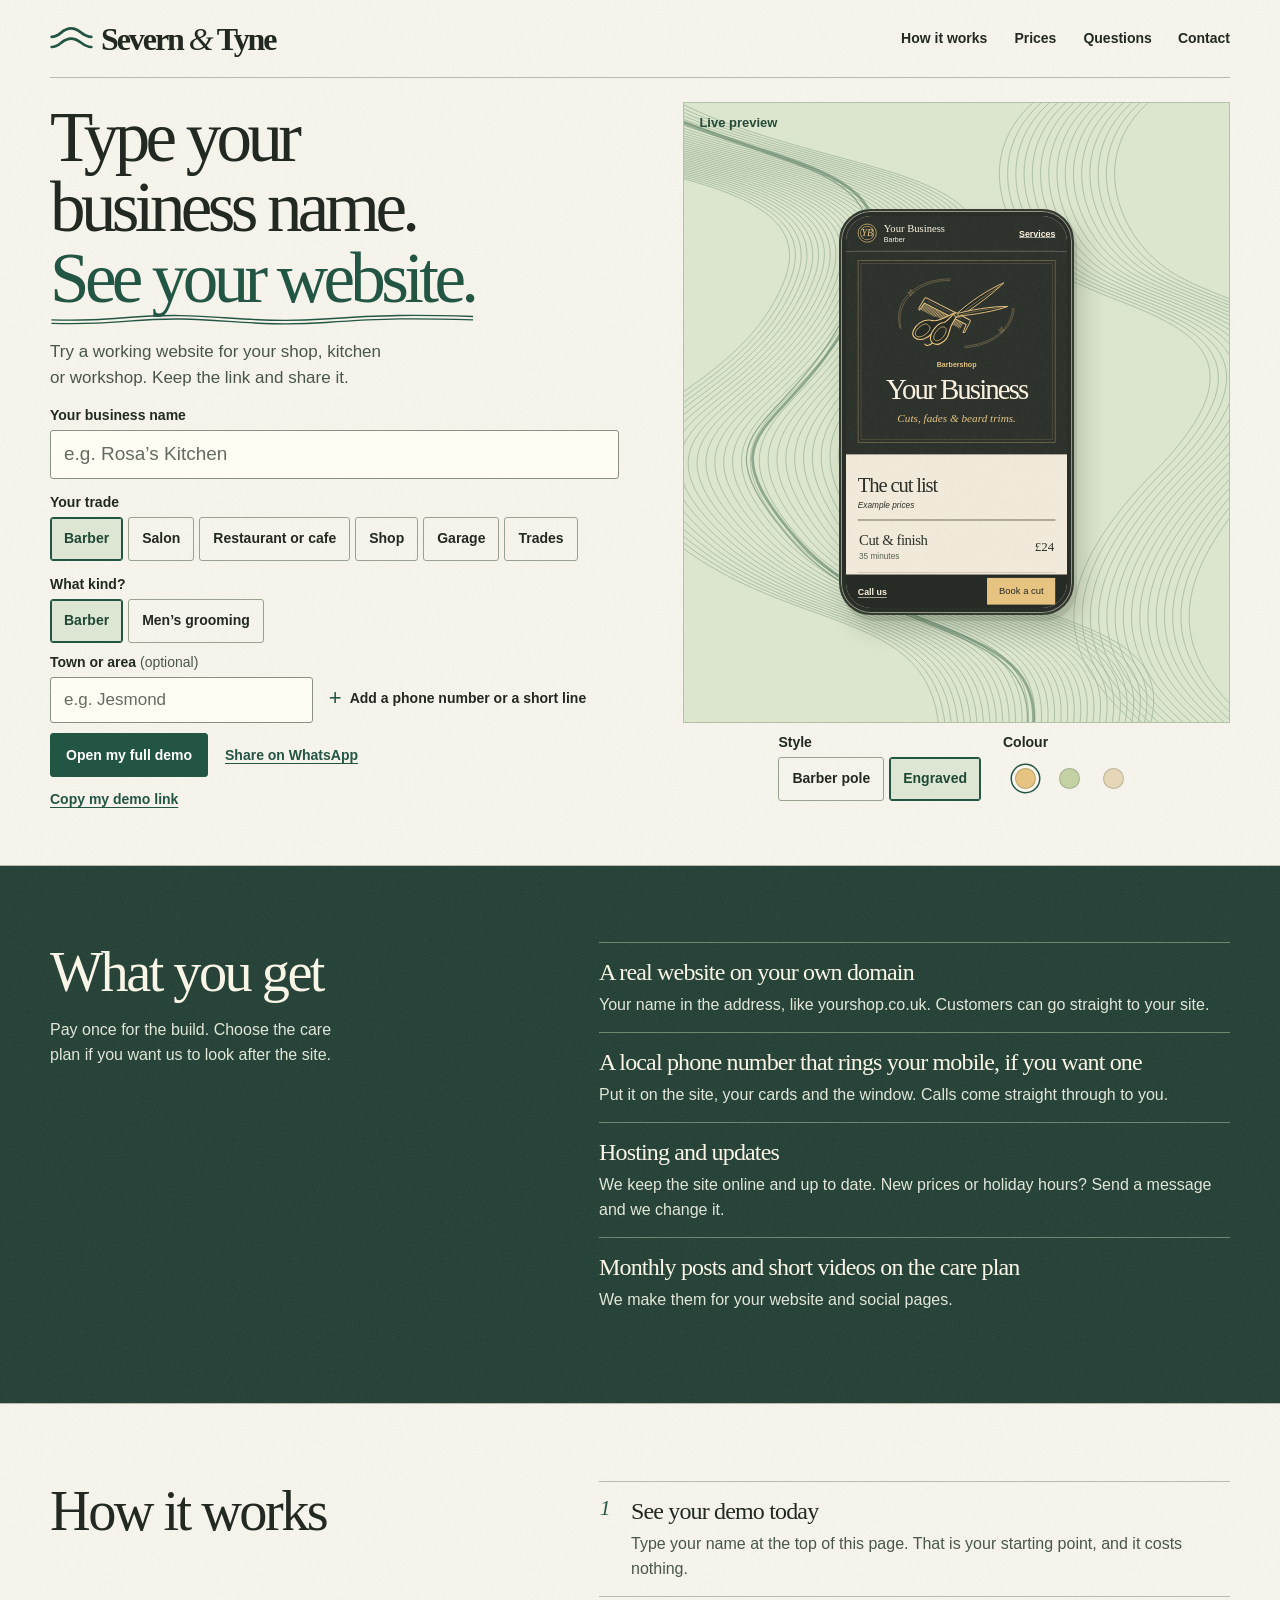
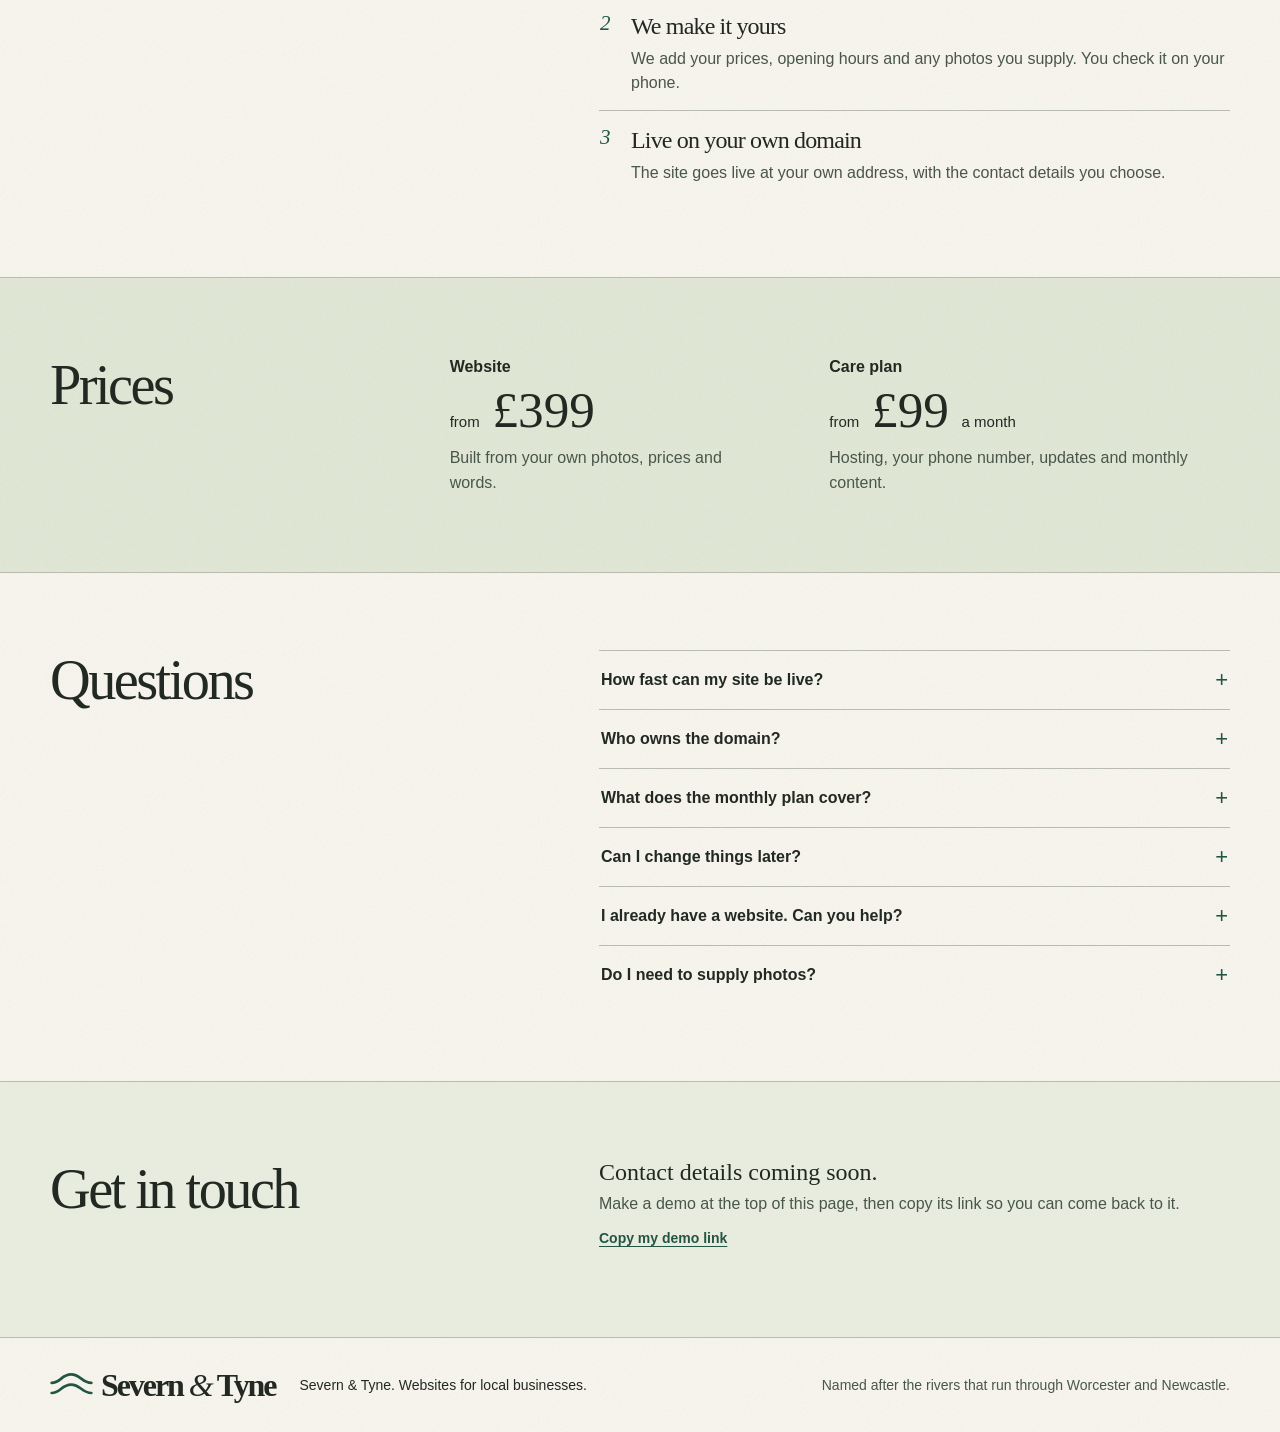
==== index.html @ a933b796 "Severn & Tyne studio site with instant personalised demos (preview, noindex) Co-Authored-By: Claude " ====
<!doctype html>
<html lang="en-GB">
<head>
  <meta charset="utf-8">
  <meta name="robots" content="noindex, nofollow">
  <meta name="viewport" content="width=device-width, initial-scale=1, viewport-fit=cover">
  <title>Severn &amp; Tyne | Websites for local businesses</title>
  <meta name="description" content="Type your business name and see your website. Severn &amp; Tyne makes websites for barbers, restaurants, cafes, garages and trades, with hosting, a local phone number and monthly posts.">
  <meta name="theme-color" content="#f8f6ed">
  <meta name="color-scheme" content="light">
  <meta property="og:type" content="website">
  <meta property="og:site_name" content="Severn &amp; Tyne">
  <meta property="og:title" content="Type your business name. See your website.">
  <meta property="og:description" content="Websites for local businesses. Make a demo of yours in seconds and share the link.">
  <meta property="og:image" content="og.png">
  <meta property="og:image:width" content="1200">
  <meta property="og:image:height" content="630">
  <meta property="og:image:alt" content="Severn &amp; Tyne. Type your business name. See your website.">
  <meta name="twitter:card" content="summary_large_image">
  <link rel="icon" href="favicon.svg" type="image/svg+xml">
  <link rel="stylesheet" href="assets/studio.css">
  <script>document.documentElement.classList.add("js");</script>
  <script type="module" src="assets/studio.js"></script>
</head>
<body>
  <a class="skip" href="#maker">Skip to the demo maker</a>

  <header class="site-head">
    <div class="wrap site-head-in">
      <a class="brand" href="./" aria-label="Severn &amp; Tyne, home">
        <svg class="brand-mark" viewBox="0 0 51 33" width="43" height="32" aria-hidden="true" fill="none" stroke="currentColor" stroke-width="3.2" stroke-linecap="round"><path d="M2 14C12 14 14 4 25 4s13 10 24 10M2 26c10 0 12-10 23-10s13 10 24 10"/></svg>
        <span class="brand-name">Severn <span class="brand-amp">&amp;</span> Tyne</span>
      </a>
      <nav class="site-nav" aria-label="Main">
        <a href="#how">How it works</a>
        <a href="#prices" data-prices-link>Prices</a>
        <a href="#questions">Questions</a>
        <a class="site-nav-contact" href="#contact">Contact</a>
      </nav>
    </div>
  </header>

  <main id="main">
    <section class="hero" aria-labelledby="hero-title">
      <form class="maker wrap" id="maker" action="p/" method="get" novalidate>
        <div class="maker-copy">
          <h1 id="hero-title"><span>Type your business name.</span> <span>See your website.<svg class="river-underline" viewBox="0 0 300 14" preserveAspectRatio="none" fill="none" stroke="currentColor" stroke-width="1.6" aria-hidden="true"><path pathLength="1" d="M1 8C44 10 57 2 92 3S151 12 194 7 257 2 299 4"/><path pathLength="1" d="M1 12C47 14 59 6 93 7S151 16 195 11 256 6 299 8"/></svg></span></h1>
          <p class="hero-sub">Try a working website for your shop, kitchen or workshop. Keep the link and share it.</p>
        </div>

        <div class="maker-main">
          <div class="field field-name">
            <label for="f-name">Your business name</label>
            <input id="f-name" name="n" type="text" maxlength="60" autocomplete="organization" autocapitalize="words" spellcheck="false" enterkeyhint="go" placeholder="e.g. Rosa’s Kitchen" aria-describedby="preview-status">
          </div>

          <fieldset class="trades">
            <legend>Your trade</legend>
            <div class="chips" id="trade-chips">
              <label class="chip"><input type="radio" name="t" value="barber" checked><span>Barber</span></label>
              <label class="chip"><input type="radio" name="t" value="salon"><span>Salon</span></label>
              <label class="chip"><input type="radio" name="t" value="restaurant"><span>Restaurant or cafe</span></label>
              <label class="chip"><input type="radio" name="t" value="shop"><span>Shop</span></label>
              <label class="chip"><input type="radio" name="t" value="garage"><span>Garage</span></label>
              <label class="chip"><input type="radio" name="t" value="trades"><span>Trades</span></label>
            </div>
          </fieldset>
          <fieldset id="kinds" hidden>
            <legend>What kind?</legend>
            <div class="chips" id="kind-chips"></div>
          </fieldset>
        </div>

        <figure class="maker-phone">
          <figcaption>Live preview</figcaption>
          <div class="phone">
            <div class="phone-screen">
              <iframe id="preview" title="Live preview of your demo website" tabindex="-1" aria-hidden="true" loading="eager"></iframe>
            </div>
          </div>
        </figure>
        <div class="maker-theme">
          <fieldset class="styles" id="styles"><legend>Style</legend><div class="chips" id="style-options"></div></fieldset>
          <div class="swatches" id="swatches" role="radiogroup" aria-labelledby="swatches-label" hidden>
            <span class="swatches-label" id="swatches-label">Colour</span>
            <div class="swatch-row" id="swatch-row"></div>
          </div>
        </div>
        <p class="sr" id="preview-status" role="status" aria-live="polite"></p>

        <div class="maker-extra">
          <div class="field field-town">
            <label for="f-town">Town or area <span class="optional">(optional)</span></label>
            <input id="f-town" name="town" type="text" maxlength="40" autocomplete="address-level2" autocapitalize="words" enterkeyhint="go" placeholder="e.g. Jesmond">
          </div>

          <details class="more" id="more">
            <summary><span class="more-icon" aria-hidden="true"></span>Add a phone number or a short line</summary>
            <div class="more-fields">
              <div class="field">
                <label for="f-phone">Phone number <span class="optional">(optional)</span></label>
                <input id="f-phone" name="ph" type="tel" inputmode="tel" maxlength="20" autocomplete="tel" enterkeyhint="go">
              </div>
              <div class="field">
                <label for="f-tag">A short line about you <span class="optional">(optional)</span></label>
                <input id="f-tag" name="tag" type="text" maxlength="90" enterkeyhint="go" placeholder="e.g. Cuts and beard trims">
              </div>
            </div>
          </details>
        </div>

        <div class="maker-actions">
          <div class="action-row">
            <button class="btn btn-primary" type="submit" id="open-demo">Open my full demo</button>
            <a class="btn btn-secondary" id="send-wa" href="https://wa.me/" target="_blank" rel="noopener">Share on WhatsApp</a>
          </div>
          <p class="copy-row">
            <button class="text-btn" type="button" data-copy-link aria-describedby="copy-status-hero">Copy my demo link</button>
            <span class="copy-status" id="copy-status-hero" data-copy-status role="status"></span>
          </p>
        </div>
      </form>
    </section>

    <section class="section get" aria-labelledby="get-title">
      <div class="wrap get-grid">
        <div class="section-intro">
          <h2 id="get-title">What you get</h2>
          <p>Pay once for the build. Choose the care plan if you want us to look after the site.</p>
        </div>
        <ul class="get-list">
          <li>
            <h3>A real website on your own domain</h3>
            <p>Your name in the address, like yourshop.co.uk. Customers can go straight to your site.</p>
          </li>
          <li>
            <h3>A local phone number that rings your mobile, if you want one</h3>
            <p>Put it on the site, your cards and the window. Calls come straight through to you.</p>
          </li>
          <li>
            <h3>Hosting and updates</h3>
            <p>We keep the site online and up to date. New prices or holiday hours? Send a message and we change it.</p>
          </li>
          <li>
            <h3>Monthly posts and short videos on the care plan</h3>
            <p>We make them for your website and social pages.</p>
          </li>
        </ul>
      </div>
    </section>

    <section class="section extras" hidden aria-labelledby="extras-title">
      <div class="wrap">
        <div class="section-intro">
          <h2 id="extras-title">Try the extras</h2>
          <p>Working examples we built for other demos. Each one opens in a new tab.</p>
        </div>
        <ul class="extra-list">
          <li data-extra="ordering" hidden>
            <a class="extra" href="extras/ordering/" target="_blank" rel="noopener">
              <span class="extra-title">Order at your table</span>
              <span class="extra-text">Guests order from their phone at the table and the kitchen sees each order come in.</span>
              <span class="sr">(opens in a new tab)</span>
            </a>
          </li>
          <li data-extra="assistant" hidden>
            <a class="extra" href="extras/assistant/" target="_blank" rel="noopener">
              <span class="extra-title">An “Ask” assistant</span>
              <span class="extra-text">Answers questions about opening times, the menu and booking, using your own details.</span>
              <span class="sr">(opens in a new tab)</span>
            </a>
          </li>
          <li data-extra="spin" hidden>
            <a class="extra" href="extras/spin/" target="_blank" rel="noopener">
              <span class="extra-title">See it on your table, in 3D</span>
              <span class="extra-text">Spin a 3D model with your finger. On a phone you can place it in the room in front of you.</span>
              <span class="sr">(opens in a new tab)</span>
            </a>
          </li>
        </ul>
      </div>
    </section>

    <section class="section how" id="how" aria-labelledby="how-title">
      <div class="wrap">
        <div class="section-intro">
          <h2 id="how-title">How it works</h2>
        </div>
        <ol class="steps">
          <li>
            <span class="step-stop" aria-hidden="true">1</span>
            <h3>See your demo today</h3>
            <p>Type your name at the top of this page. That is your starting point, and it costs nothing.</p>
          </li>
          <li>
            <span class="step-stop" aria-hidden="true">2</span>
            <h3>We make it yours</h3>
            <p>We add your prices, opening hours and any photos you supply. You check it on your phone.</p>
          </li>
          <li>
            <span class="step-stop" aria-hidden="true">3</span>
            <h3>Live on your own domain</h3>
            <p>The site goes live at your own address, with the contact details you choose.</p>
          </li>
        </ol>
      </div>
    </section>

    <section class="section prices" id="prices" aria-labelledby="prices-title" data-prices>
      <div class="wrap"><div class="price-sheet prices-grid">
        <div class="section-intro">
          <h2 id="prices-title">Prices</h2>
          <p class="sr" data-price-sentence>Websites from £399. Care plan from £99 a month: hosting, your phone number, updates and monthly content.</p>
        </div>
        <div class="price">
          <p class="price-label">Website</p>
          <p class="price-figure" data-price-website><span class="price-from">from</span> <span class="price-amount">£399</span></p>
          <p class="price-note">Built from your own photos, prices and words.</p>
        </div>
        <div class="price">
          <p class="price-label">Care plan</p>
          <p class="price-figure" data-price-care><span class="price-from">from</span> <span class="price-amount">£99</span> <span class="price-per">a month</span></p>
          <p class="price-note" data-price-includes>Hosting, your phone number, updates and monthly content.</p>
        </div>
      </div>
      </div>
    </section>

    <section class="section work" id="work" aria-labelledby="work-title" hidden>
      <div class="wrap">
        <div class="section-intro">
          <h2 id="work-title">Recent work</h2>
        </div>
        <ul class="work-list" id="work-list"></ul>
      </div>
    </section>

    <section class="section faq" id="questions" aria-labelledby="faq-title">
      <div class="wrap faq-grid">
        <div class="section-intro">
          <h2 id="faq-title">Questions</h2>
        </div>
        <div class="faq-list">
          <details>
            <summary>How fast can my site be live?</summary>
            <p>We agree a date with you before we start.</p>
          </details>
          <details>
            <summary>Who owns the domain?</summary>
            <p>Your domain is registered for your business and you can take it with you.</p>
          </details>
          <details>
            <summary>What does the monthly plan cover?</summary>
            <p>Hosting, your local phone number, updates when you ask for them, and new posts and short videos each month.</p>
          </details>
          <details>
            <summary>Can I change things later?</summary>
            <p>Yes. Send us a message with what you want changed, like new prices, a new photo or holiday hours, and we update the site for you.</p>
          </details>
          <details>
            <summary>I already have a website. Can you help?</summary>
            <p>Yes. We can rebuild it and move it across to your existing address, so customers still find you in the same place.</p>
          </details>
          <details>
            <summary>Do I need to supply photos?</summary>
            <p>Your own photos work best, and phone photos are fine. If you have none, we can start with what is on your Google listing, with your permission, and add better ones later.</p>
          </details>
        </div>
      </div>
    </section>

    <section class="section contact" id="contact" aria-labelledby="contact-title">
      <div class="wrap contact-grid">
        <div class="section-intro">
          <h2 id="contact-title">Get in touch</h2>
        </div>
        <div class="contact-body">
          <p id="contact-person" hidden></p>
          <div id="contact-ways" hidden></div>
          <div id="contact-soon">
            <p class="contact-soon">Contact details coming soon.</p>
            <p class="contact-hint">Make a demo at the top of this page, then copy its link so you can come back to it.</p>
          </div>
          <p class="copy-row">
            <button class="btn btn-secondary" type="button" data-copy-link aria-describedby="copy-status-contact">Copy my demo link</button>
            <span class="copy-status" id="copy-status-contact" data-copy-status role="status"></span>
          </p>
        </div>
      </div>
    </section>
  </main>

  <footer class="site-foot">
    <div class="wrap site-foot-in">
      <a class="brand" href="./" aria-label="Severn &amp; Tyne, home">
        <svg class="brand-mark" viewBox="0 0 51 33" width="43" height="32" aria-hidden="true" fill="none" stroke="currentColor" stroke-width="3.2" stroke-linecap="round"><path d="M2 14C12 14 14 4 25 4s13 10 24 10M2 26c10 0 12-10 23-10s13 10 24 10"/></svg>
        <span class="brand-name">Severn <span class="brand-amp">&amp;</span> Tyne</span>
      </a>
      <p class="foot-line">Severn &amp; Tyne. Websites for local businesses.</p>
      <p class="foot-small">Named after the rivers that run through Worcester and Newcastle.</p>
    </div>
  </footer>
</body>
</html>
---- assets/studio.css ----
/* Severn & Tyne. River green ink, warm paper and a working specimen. */
:root {
  --paper: #f8f6ed;
  --surface: #fffcf4;
  --ink: #212922;
  --muted: #49564a;
  --green: #235544;
  --pale: #dce6d3;
  --rule: #b8bcae;
  --serif: Georgia, "Times New Roman", serif;
  --sans: "Segoe UI", Arial, sans-serif;
  --phone-scale: .59;
  color-scheme: light;
  font: 16px/1.5 var(--sans);
  color: var(--ink);
  background: var(--paper);
  -webkit-text-size-adjust: 100%;
}
*, *::before, *::after { box-sizing: border-box; }
html, body { overflow-x: clip; }
body { margin: 0; background: var(--paper) url(grain.svg); }
h1, h2, h3, p, ul, ol, figure, fieldset { margin: 0; }
h1, h2, h3 { font-family: var(--serif); font-weight: 400; line-height: 1.08; letter-spacing: -.045em; }
h1, h2, h3, .copy-status { overflow-wrap: anywhere; }
a { color: inherit; text-underline-offset: .22em; }
button, input, summary { font: inherit; color: inherit; }
a, button, label, summary { touch-action: manipulation; }
button, summary { cursor: pointer; }
:focus-visible { outline: 3px solid var(--green); outline-offset: 3px; }
[hidden] { display: none !important; }
.sr { position: absolute; width: 1px; height: 1px; margin: -1px; overflow: hidden; clip-path: inset(50%); white-space: nowrap; }
.wrap { width: min(1180px, calc(100% - 96px)); margin-inline: auto; }
.skip { position: fixed; left: 6px; top: 6px; z-index: 5; padding: 12px; color: white; background: var(--green); transform: translateY(-140%); }
.skip:focus { transform: none; }
.site-head-in { display: flex; align-items: center; justify-content: space-between; min-height: 78px; border-bottom: 1px solid var(--rule); }
.brand { display: inline-flex; align-items: center; gap: 8px; min-height: 44px; text-decoration: none; }
.brand-mark { color: var(--green); }
.brand-name { font: 600 32px/1 var(--serif); letter-spacing: -.065em; white-space: nowrap; }
.brand-amp { font-style: italic; font-weight: 400; }
.site-nav { display: flex; gap: 26px; }
.site-nav a, .text-btn { display: inline-flex; align-items: center; min-height: 44px; font: 600 14px/1.3 var(--sans); }
.site-nav a { min-width: 44px; justify-content: center; text-decoration: none; }
.hero { padding: 40px 0 44px; }
.maker { display: grid; grid-template-columns: minmax(0,1fr) minmax(0,.96fr); grid-template-areas: "copy phone" "main phone" "extra phone" "actions theme"; align-items: start; gap: 13px clamp(28px,5vw,84px); }
.maker-copy { grid-area: copy; }
h1 { font-size: clamp(52px,5.55vw,79px); line-height: .99; letter-spacing: -.065em; }
h1 span { display: block; }
h1, .hero-sub { text-wrap: balance; }
h1 span + span { position: relative; width: fit-content; max-width: 100%; padding-bottom: .17em; color: var(--green); }
.river-underline { position: absolute; inset: auto 0 0; width: 100%; height: .17em; }
@media (prefers-reduced-motion: no-preference) {
  .river-underline path { stroke-dasharray: 1; animation: draw-river 800ms ease-out both; }
  .river-underline path + path { animation-delay: 90ms; }
  @keyframes draw-river { from { stroke-dashoffset: 1; } to { stroke-dashoffset: 0; } }
}
.hero-sub { max-width: 40ch; margin: 14px 0 6px; font-size: 17px; line-height: 1.5; color: var(--muted); }
.maker-main { grid-area: main; display: grid; gap: 14px; }
.maker-extra { grid-area: extra; display: grid; gap: 3px; }
.field { display: grid; gap: 5px; }
.field label, legend, .swatches-label { padding: 0; font: 600 14px/1.35 var(--sans); }
.optional { font-weight: 400; color: var(--muted); }
input[type=text], input[type=tel] { width: 100%; min-height: 46px; padding: 9px 13px; background: var(--surface); border: 1px solid #899281; border-radius: 3px; font-size: 17px; }
input::placeholder { color: #626c60; opacity: 1; }
.field-name input { min-height: 49px; font-size: 19px; }
fieldset { min-width: 0; padding: 0; border: 0; }
legend, .swatches-label { margin-bottom: 5px; }
.chips, .swatch-row { display: flex; flex-wrap: wrap; gap: 5px; }
.chip, .swatch { display: inline-flex; align-items: center; position: relative; cursor: pointer; }
.chip input, .swatch input { position: absolute; opacity: 0; width: 1px; height: 1px; }
.chip span { display: grid; place-items: center; min-height: 44px; padding: 0 13px; border: 1px solid #99a28e; border-radius: 3px; font: 600 14px/1.2 var(--sans); }
.chip input:checked + span { border-color: var(--green); box-shadow: inset 0 0 0 1px var(--green); background: var(--pale); color: #204935; }
.chip input:focus-visible + span, .swatch input:focus-visible + span { outline: 3px solid var(--green); outline-offset: 2px; }
.more summary { display: flex; gap: 8px; align-items: center; min-height: 44px; font-size: 14px; font-weight: 550; list-style: none; }
summary::-webkit-details-marker { display: none; }
.more-icon::before, .faq summary::after { content: "+"; color: var(--green); font: 22px/1 var(--sans); }
.more[open] .more-icon::before, .faq details[open] summary::after { content: "−"; }
.more-fields { display: grid; gap: 10px; padding-bottom: 10px; }
.maker-phone { grid-area: phone; align-self: stretch; position: relative; display: grid; place-items: center; min-width: 0; padding: 32px 12px; border: 1px solid #b2c1a7; background: #dce5cd url(rivers.svg) center / cover; }
.maker-phone figcaption { position: absolute; top: 12px; left: 15px; color: #254a37; font: 600 13px/1.2 var(--sans); }
.phone { background: #292e28; border: 2px solid #353b30; border-radius: 32px; padding: 5px; box-shadow: inset 0 0 0 1px #939789, 3px 6px 0 #42583a26, 9px 15px 22px #37443238; }
.phone-screen { position: relative; border-radius: 25px; overflow: hidden; width: calc(375px * var(--phone-scale)); height: calc(664px * var(--phone-scale)); background: #293229; transform: translateZ(0); }
.phone-screen iframe { display: block; border: 0; width: 375px; height: 664px; transform: scale(var(--phone-scale)); transform-origin: top left; }
@media(pointer:coarse) { .phone-screen iframe { pointer-events: none; } }
.maker-theme { grid-area: theme; display: flex; flex-wrap: wrap; align-items: flex-start; justify-content: center; gap: 6px 22px; }
.swatches-label { display: block; }
.swatch-row { gap: 0; }
.swatch { width: 44px; height: 44px; justify-content: center; }
.swatch span { width: 21px; height: 21px; border-radius: 50%; background: var(--swatch); border: 1px solid #26332836; }
.swatch input:checked + span { box-shadow: 0 0 0 3px var(--paper), 0 0 0 4.5px var(--green); }
.maker-actions { grid-area: actions; }
.action-row, .copy-row, .contact-ways { display: flex; align-items: center; gap: 2px 17px; flex-wrap: wrap; }
.btn, .text-btn { display: inline-flex; justify-content: center; align-items: center; min-height: 44px; background: none; font: 600 14px/1.3 var(--sans); }
.btn { padding: 10px 15px; border: 1px solid var(--green); border-radius: 3px; }
.btn-primary { color: white; background: var(--green); text-decoration: none; }
.btn-secondary, .text-btn { padding-inline: 0; border: none; color: var(--green); text-decoration: underline; text-underline-offset: .24em; }
.copy-status { font-size: 14px; }
.section { padding: clamp(42px,6vw,83px) 0; border-top: 1px solid var(--rule); }
.section-intro h2 { font-size: clamp(38px,4.4vw,63px); }
.section-intro p { margin-top: 15px; max-width: 33ch; }
.section-intro p, .get-list p, .steps p, .extra-text, .faq-list p, .price-note, .contact-hint { line-height: 1.55; color: var(--muted); }
.get-grid, .faq-grid, .contact-grid, .extras .wrap, .how .wrap { display: grid; grid-template-columns: minmax(0,.85fr) minmax(0,1.15fr); gap: 7%; }
.get { background: #203d32 url(grain.svg); color: #faf6e7; }
.get :is(.section-intro p, .get-list p) { color: #e1e6d8; }
.get-list, .steps, .extra-list, .work-list { list-style: none; padding: 0; }
.get-list li, .steps li, .work-list li { padding: 14px 0; border-top: 1px solid var(--rule); }
.get-list li { border-color: #708671; }
.get-list h3, .steps h3, .extra-title, .work-name { font: 400 24px/1.25 var(--serif); letter-spacing: -.035em; }
.get-list p, .steps p, .price-note, .contact-hint { margin-top: 6px; }
.extra { display: grid; grid-template-columns: minmax(0,1fr) auto; align-items: center; gap: 5px 12px; padding: 18px 0; border-top: 1px solid var(--rule); text-decoration: none; }
.extra-title { grid-column: 1; }
.extra-text { grid-column: 1; font-size: 15px; }
.extra-icon { grid-area: 1/2/3/3; width: 16px; }
.tag { white-space: nowrap; margin-left: 5px; font: 500 12px/1.2 var(--sans); color: var(--muted); }
.steps li { position: relative; padding-left: 32px; }
.step-stop { position: absolute; left: 1px; color: var(--green); font: italic 21px var(--serif); }
.prices { background: #e1e7d5 url(grain.svg); }
.prices-grid { display: grid; grid-template-columns: .85fr .8fr 1fr; gap: 5%; }
.price-label { font-weight: 600; }
.price-figure { font: 400 clamp(32px,4vw,54px)/1.2 var(--serif); }
.price-from, .price-per { white-space: nowrap; font: 500 15px/1.2 var(--sans); }
.work-list { margin-top: 20px; }
.faq-list details { border-top: 1px solid var(--rule); }
.faq-list summary { display: flex; align-items: center; justify-content: space-between; gap: 15px; min-height: 58px; padding: 8px 2px; font-weight: 600; list-style: none; }
.faq-list p { padding-bottom: 18px; max-width: 55ch; }
.contact { background: #e8ecdf; }
#contact-person { margin-bottom: 12px; font: 22px/1.35 var(--serif); }
.contact-soon { font: 24px var(--serif); }
.site-foot { border-top: 1px solid var(--rule); padding: 25px 0 max(25px, env(safe-area-inset-bottom)); }
.site-foot-in { display: flex; align-items: center; flex-wrap: wrap; gap: 3px 24px; }
.foot-line, .foot-small { font-size: 14px; }
.foot-small { margin-left: auto; color: var(--muted); }
html:not(.js) :is(.maker-phone,.maker-theme,#send-wa,[data-copy-link]) { display: none; }
@media(hover:hover) and (pointer:fine) {
  .site-nav a:hover, .extra:hover .extra-title { text-decoration: underline; }
  .btn-primary:hover { background: #163d2f; }
  .chip span:hover { border-color: var(--green); }
}
@media(min-width:941px) {
  .hero { padding-top: 24px; }
  .maker { row-gap: 10px; }
  .maker-extra { grid-template-columns: minmax(0,.95fr) minmax(0,1.05fr); gap: 16px; }
  .maker-extra .more { padding-top: 24px; }
}
@media(max-width:940px) {
  .wrap { width: calc(100% - 54px); }
  .maker { column-gap: 24px; }
  :root { --phone-scale: .54; }
}
@media(max-width:740px) {
  .maker { --phone-scale: var(--mobile-scale, .64); }
  .wrap { width: calc(100% - 36px); }
  .site-head-in { min-height: 62px; }
  .site-nav a:not(:last-child) { display: none; }
  .brand-name { font-size: 26px; }
  .brand-mark { width: 33px; }
  .hero { padding: 22px 0 26px; }
  .maker { grid-template-columns: minmax(0,1fr); grid-template-areas: "copy" "main" "phone" "theme" "extra" "open" "share" "copy-link"; gap: 12px; }
  .maker-copy { align-self: center; }
  h1 { font-size: clamp(38px,9.5vw,62px); line-height: 1.03; }
  .hero-sub { font-size: 15px; line-height: 1.42; margin: 12px 0 0; }
  .maker-phone { align-self: center; padding: 26px 3px 10px; }
  .maker-phone figcaption { top: 7px; left: 0; right: 0; text-align: center; font-size: 12px; }
  .phone { border-width: 1px; border-radius: 18px; padding: 3px; box-shadow: 3px 4px 6px #35493242; }
  .phone-screen { border-radius: 14px; height: min(calc(664px * var(--phone-scale)), 50svh); }
  .phone-screen iframe { height: min(664px, calc(50svh / var(--phone-scale))); }
  .maker-actions, .action-row { display: contents; }
  #open-demo { grid-area: open; }
  .has-name #open-demo { position: sticky; z-index: 2; bottom: env(safe-area-inset-bottom, 0px); box-shadow: 0 0 0 4px var(--paper); }
  #send-wa { grid-area: share; justify-self: start; }
  .maker-actions .copy-row { grid-area: copy-link; }
  .maker :is(label, input, summary) { scroll-margin-bottom: 58px; }
  .maker-extra { padding-top: 10px; border-top: 1px solid var(--rule); }
  .maker-theme #swatches[hidden] { display: block !important; visibility: hidden; }
  .maker-theme { justify-content: flex-start; gap: 6px 10px; }
  .styles .chip span { padding-inline: 8px; }
  .styles .chips { gap: 3px; }
  .maker-main { gap: 12px; }
  .maker-actions .action-row { gap: 2px 12px; }
  .get-grid, .faq-grid, .contact-grid, .extras .wrap, .how .wrap, .prices-grid { grid-template-columns: minmax(0,1fr); gap: 24px; }
  .foot-small { margin-left: 0; }
  .site-foot-in { display: grid; }
  html:not(.js) .maker-copy { grid-column: 1/-1; }
}
@media (max-width:740px) {
  .typing .maker .maker-copy { display: none; }
}
@media(max-width:370px) {
  .wrap { width: calc(100% - 28px); }
  .chip span { padding: 0 9px; }
}
@media(prefers-reduced-motion:reduce) { *, *::before, *::after { transition: none !important; animation: none !important; } }
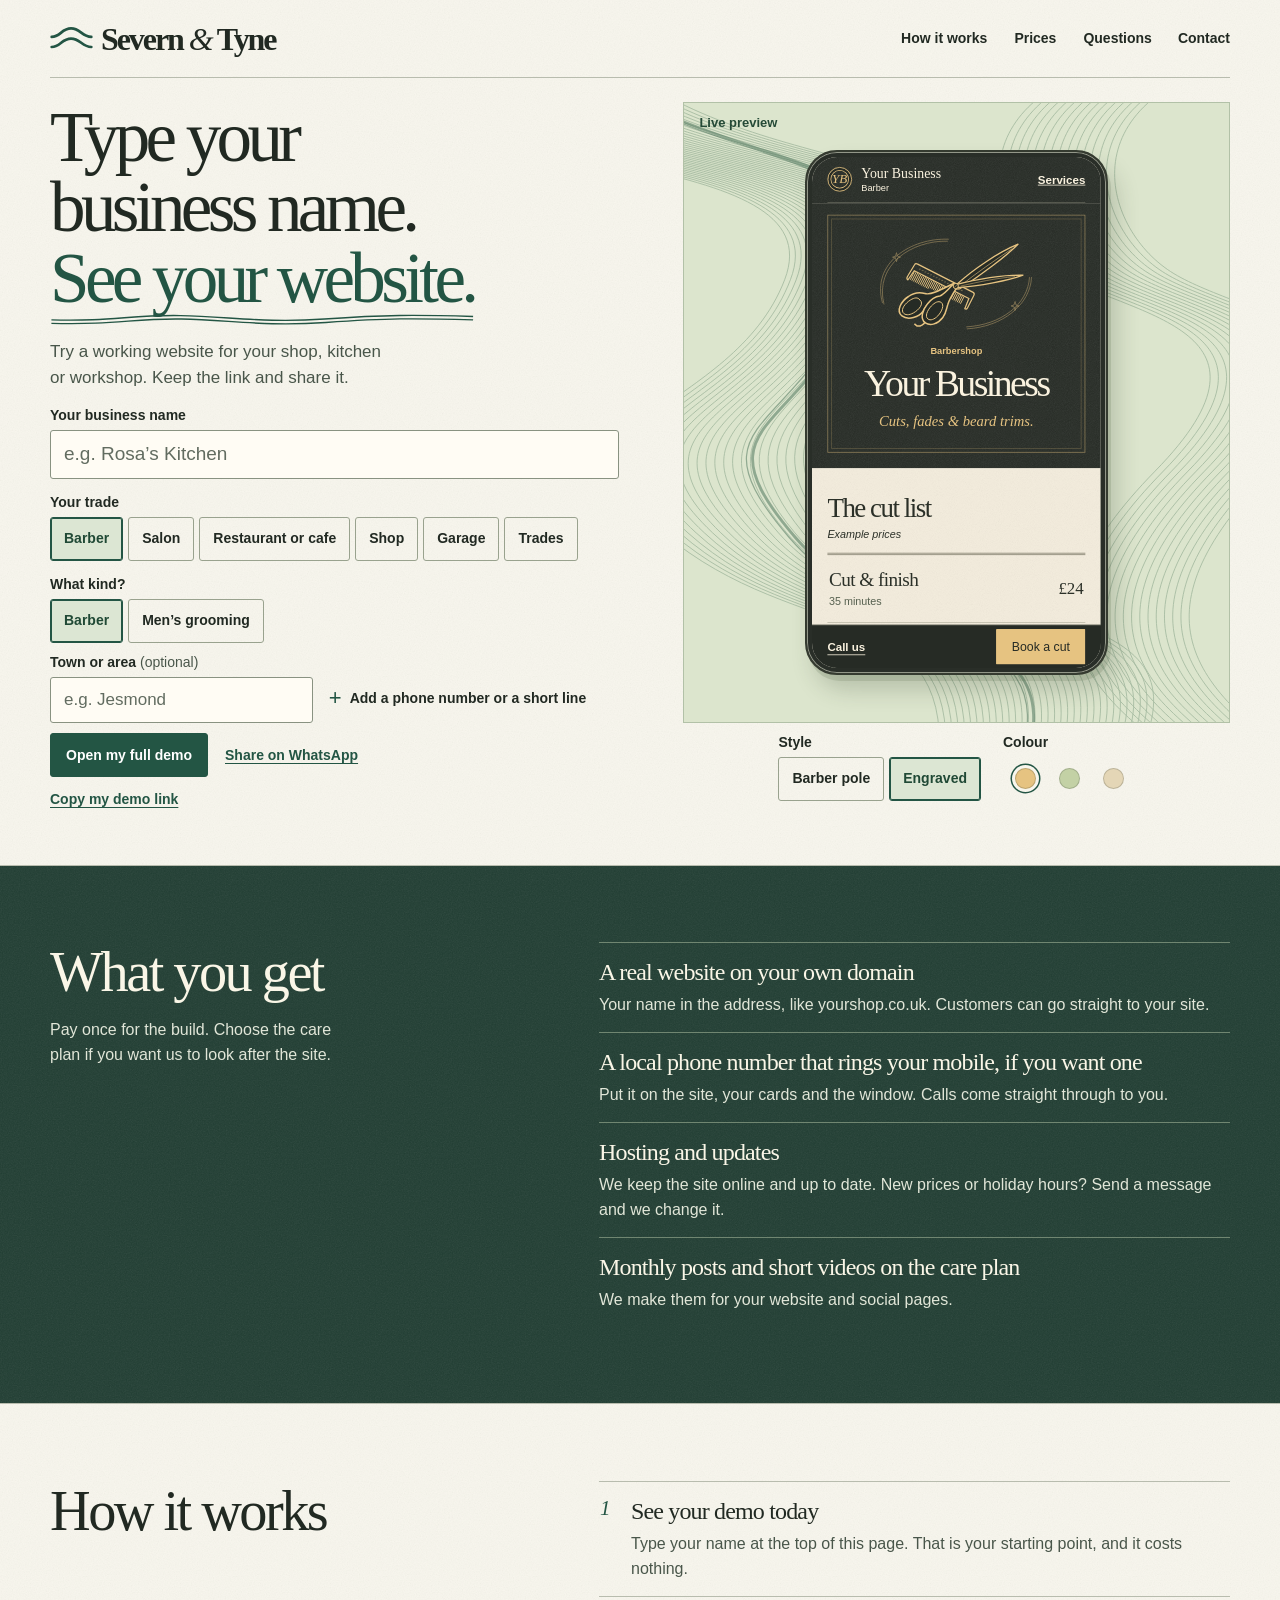
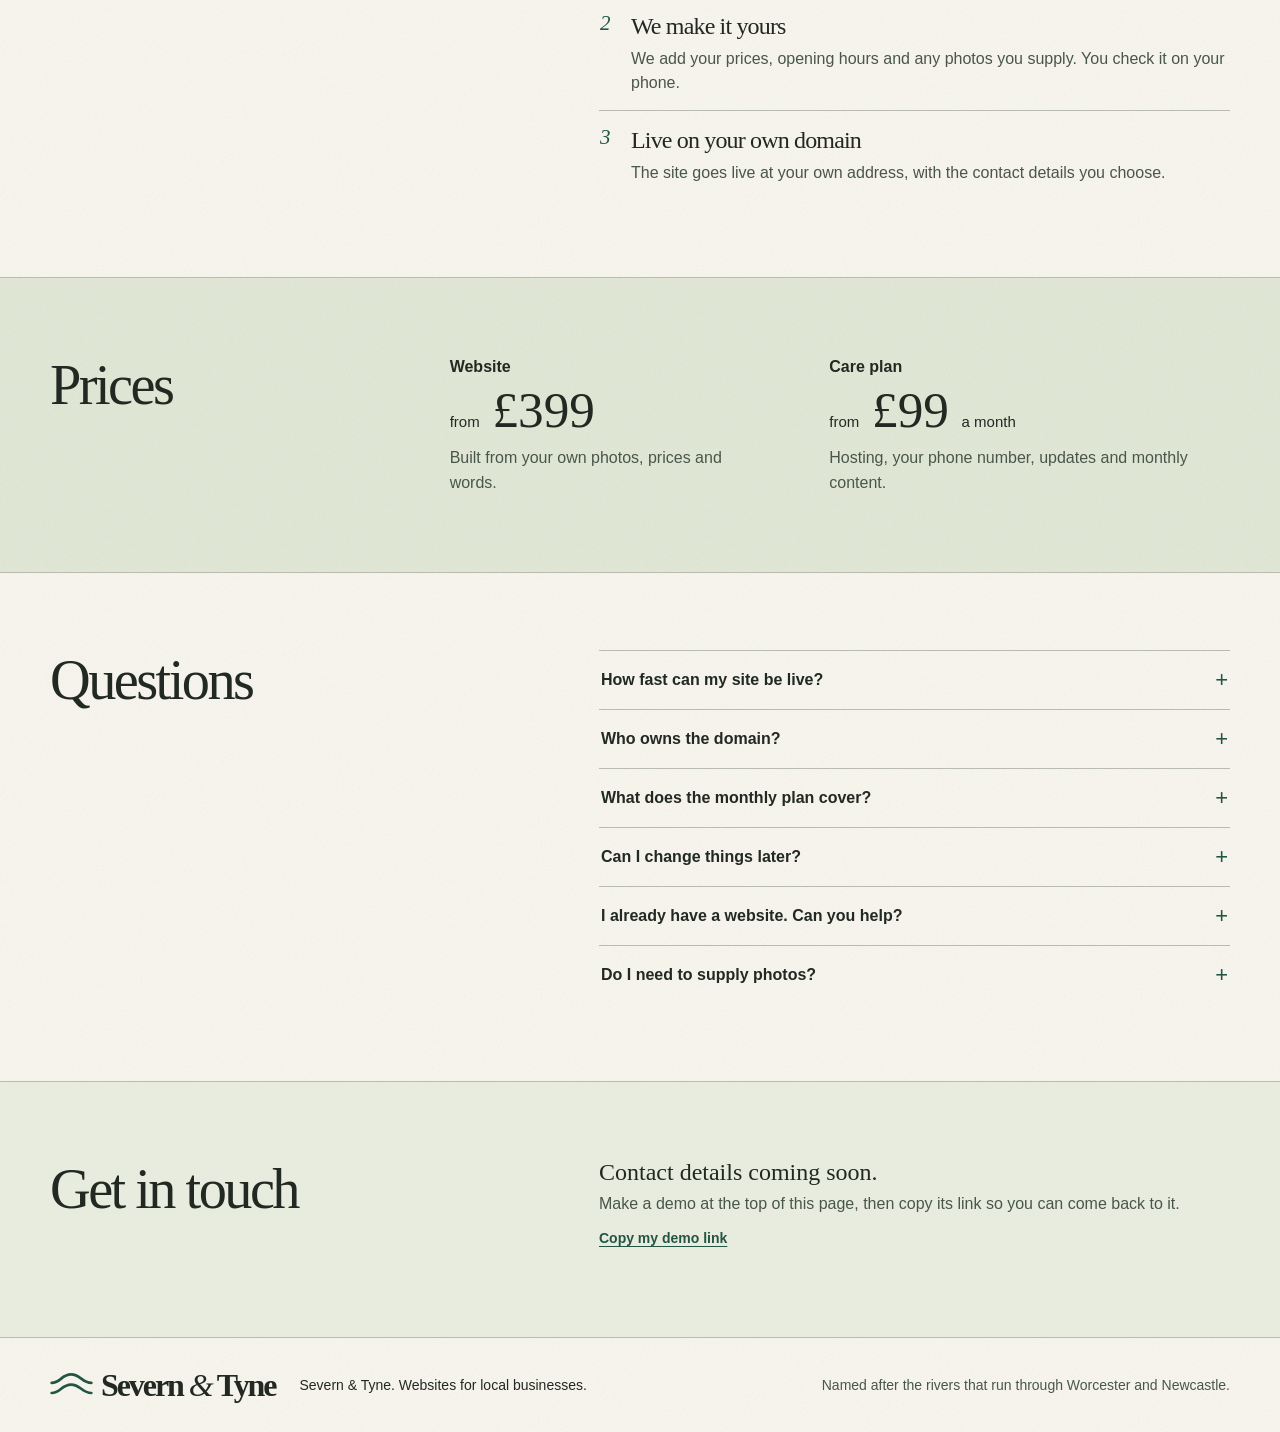
==== commit b2047012: "Fix round 2: business name in every header, opening-hours collection times, new kinds (curry house, " ====
--- a/index.html
+++ b/index.html
@@ -1,8 +1,8 @@
 <!doctype html>
 <html lang="en-GB">
 <head>
+<meta name="robots" content="noindex, nofollow">
   <meta charset="utf-8">
-  <meta name="robots" content="noindex, nofollow">
   <meta name="viewport" content="width=device-width, initial-scale=1, viewport-fit=cover">
   <title>Severn &amp; Tyne | Websites for local businesses</title>
   <meta name="description" content="Type your business name and see your website. Severn &amp; Tyne makes websites for barbers, restaurants, cafes, garages and trades, with hosting, a local phone number and monthly posts.">
--- a/assets/studio.css
+++ b/assets/studio.css
@@ -9,7 +9,7 @@
   --rule: #b8bcae;
   --serif: Georgia, "Times New Roman", serif;
   --sans: "Segoe UI", Arial, sans-serif;
-  --phone-scale: .59;
+  --phone-scale: .77;
   color-scheme: light;
   font: 16px/1.5 var(--sans);
   color: var(--ink);
@@ -144,7 +144,7 @@
 @media(max-width:940px) {
   .wrap { width: calc(100% - 54px); }
   .maker { column-gap: 24px; }
-  :root { --phone-scale: .54; }
+  :root { --phone-scale: .70; }
 }
 @media(max-width:740px) {
   .maker { --phone-scale: var(--mobile-scale, .64); }
@@ -159,6 +159,7 @@
   h1 { font-size: clamp(38px,9.5vw,62px); line-height: 1.03; }
   .hero-sub { font-size: 15px; line-height: 1.42; margin: 12px 0 0; }
   .maker-phone { align-self: center; padding: 26px 3px 10px; }
+  .has-name .maker-phone { scroll-margin-bottom: 56px; }
   .maker-phone figcaption { top: 7px; left: 0; right: 0; text-align: center; font-size: 12px; }
   .phone { border-width: 1px; border-radius: 18px; padding: 3px; box-shadow: 3px 4px 6px #35493242; }
   .phone-screen { border-radius: 14px; height: min(calc(664px * var(--phone-scale)), 50svh); }
@@ -174,7 +175,11 @@
   .maker-theme { justify-content: flex-start; gap: 6px 10px; }
   .styles .chip span { padding-inline: 8px; }
   .styles .chips { gap: 3px; }
-  .maker-main { gap: 12px; }
+  .maker-main { gap: 12px; min-width: 0; }
+  #kind-chips.many-kinds { flex-wrap: nowrap; overflow-x: auto; overscroll-behavior-x: contain; padding: 5px 18px 5px 4px; scrollbar-width: thin; }
+  #kind-chips.many-kinds .chip { flex: none; }
+  #kinds:has(.many-kinds) { position: relative; }
+  #kinds:has(.many-kinds)::after { content: ""; position: absolute; right: 0; bottom: 0; height: 100%; width: 16px; pointer-events: none; background: linear-gradient(to right, transparent, var(--paper)); }
   .maker-actions .action-row { gap: 2px 12px; }
   .get-grid, .faq-grid, .contact-grid, .extras .wrap, .how .wrap, .prices-grid { grid-template-columns: minmax(0,1fr); gap: 24px; }
   .foot-small { margin-left: 0; }
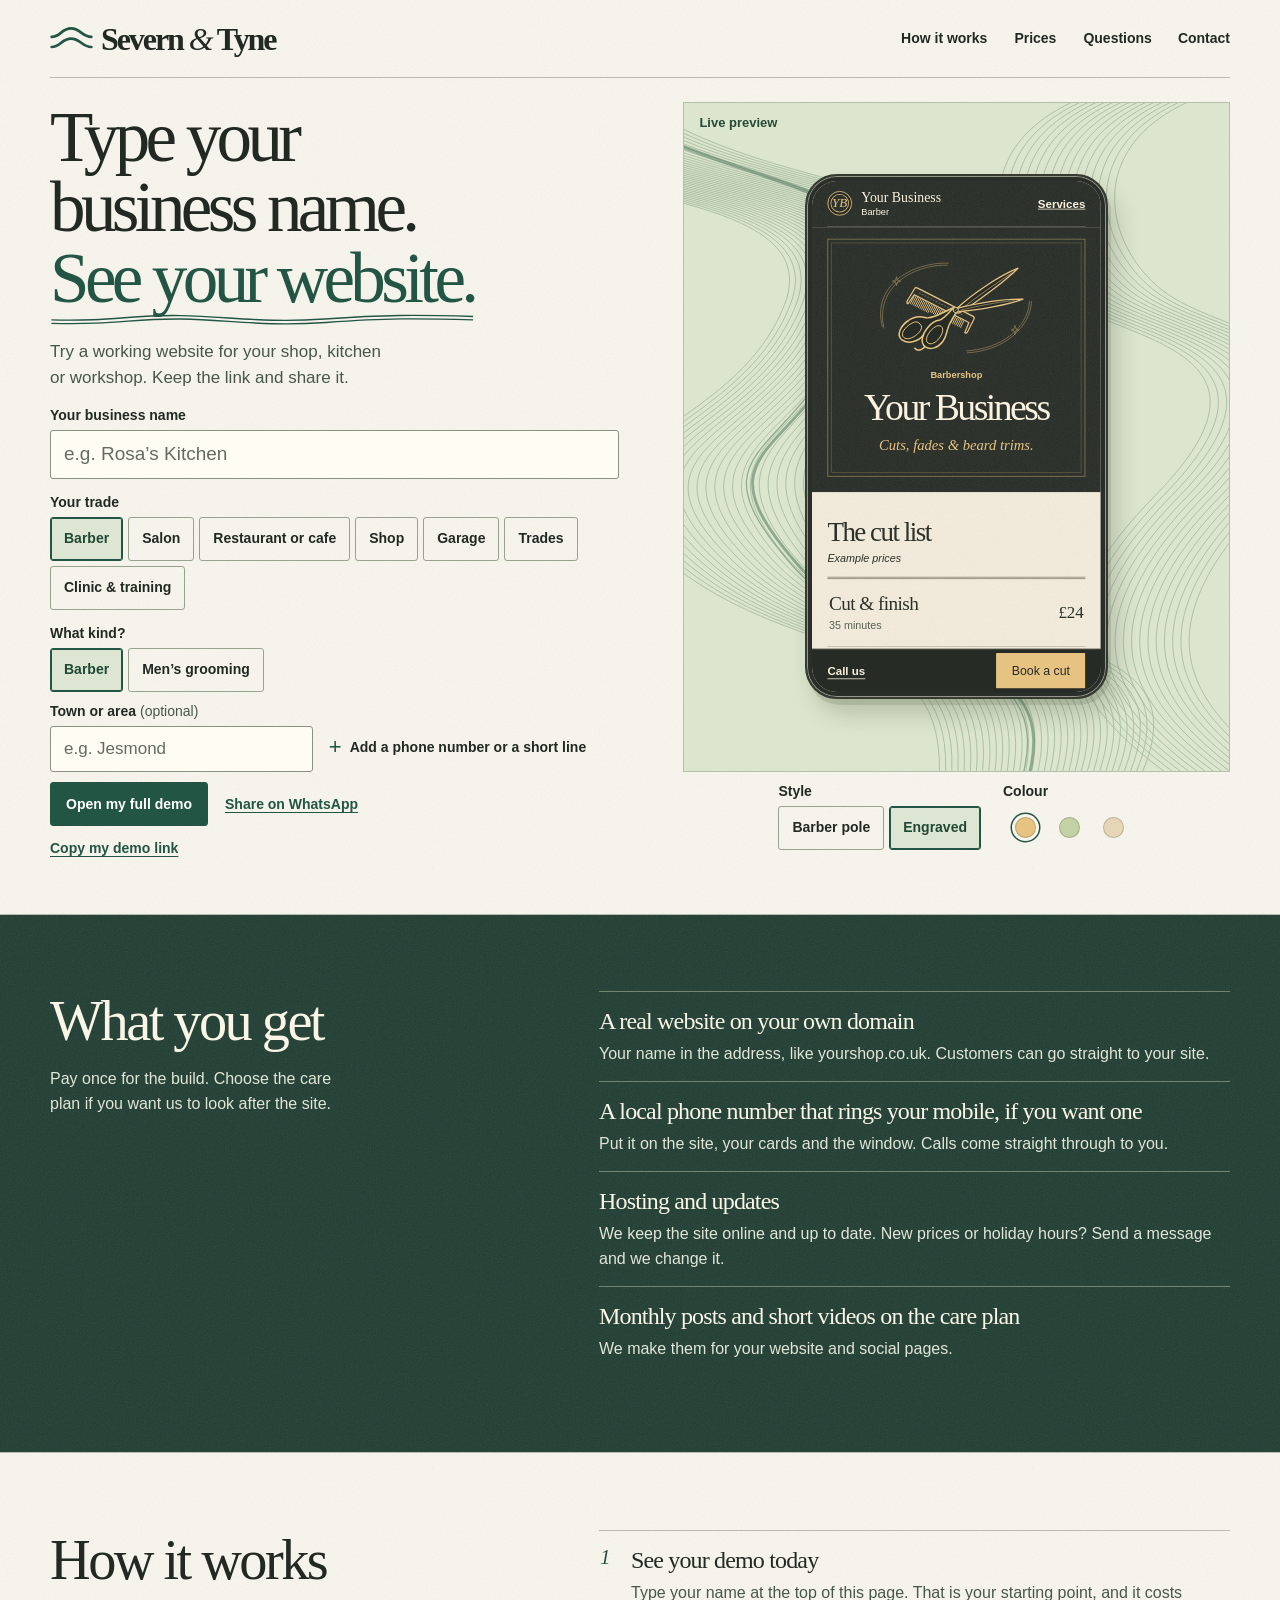
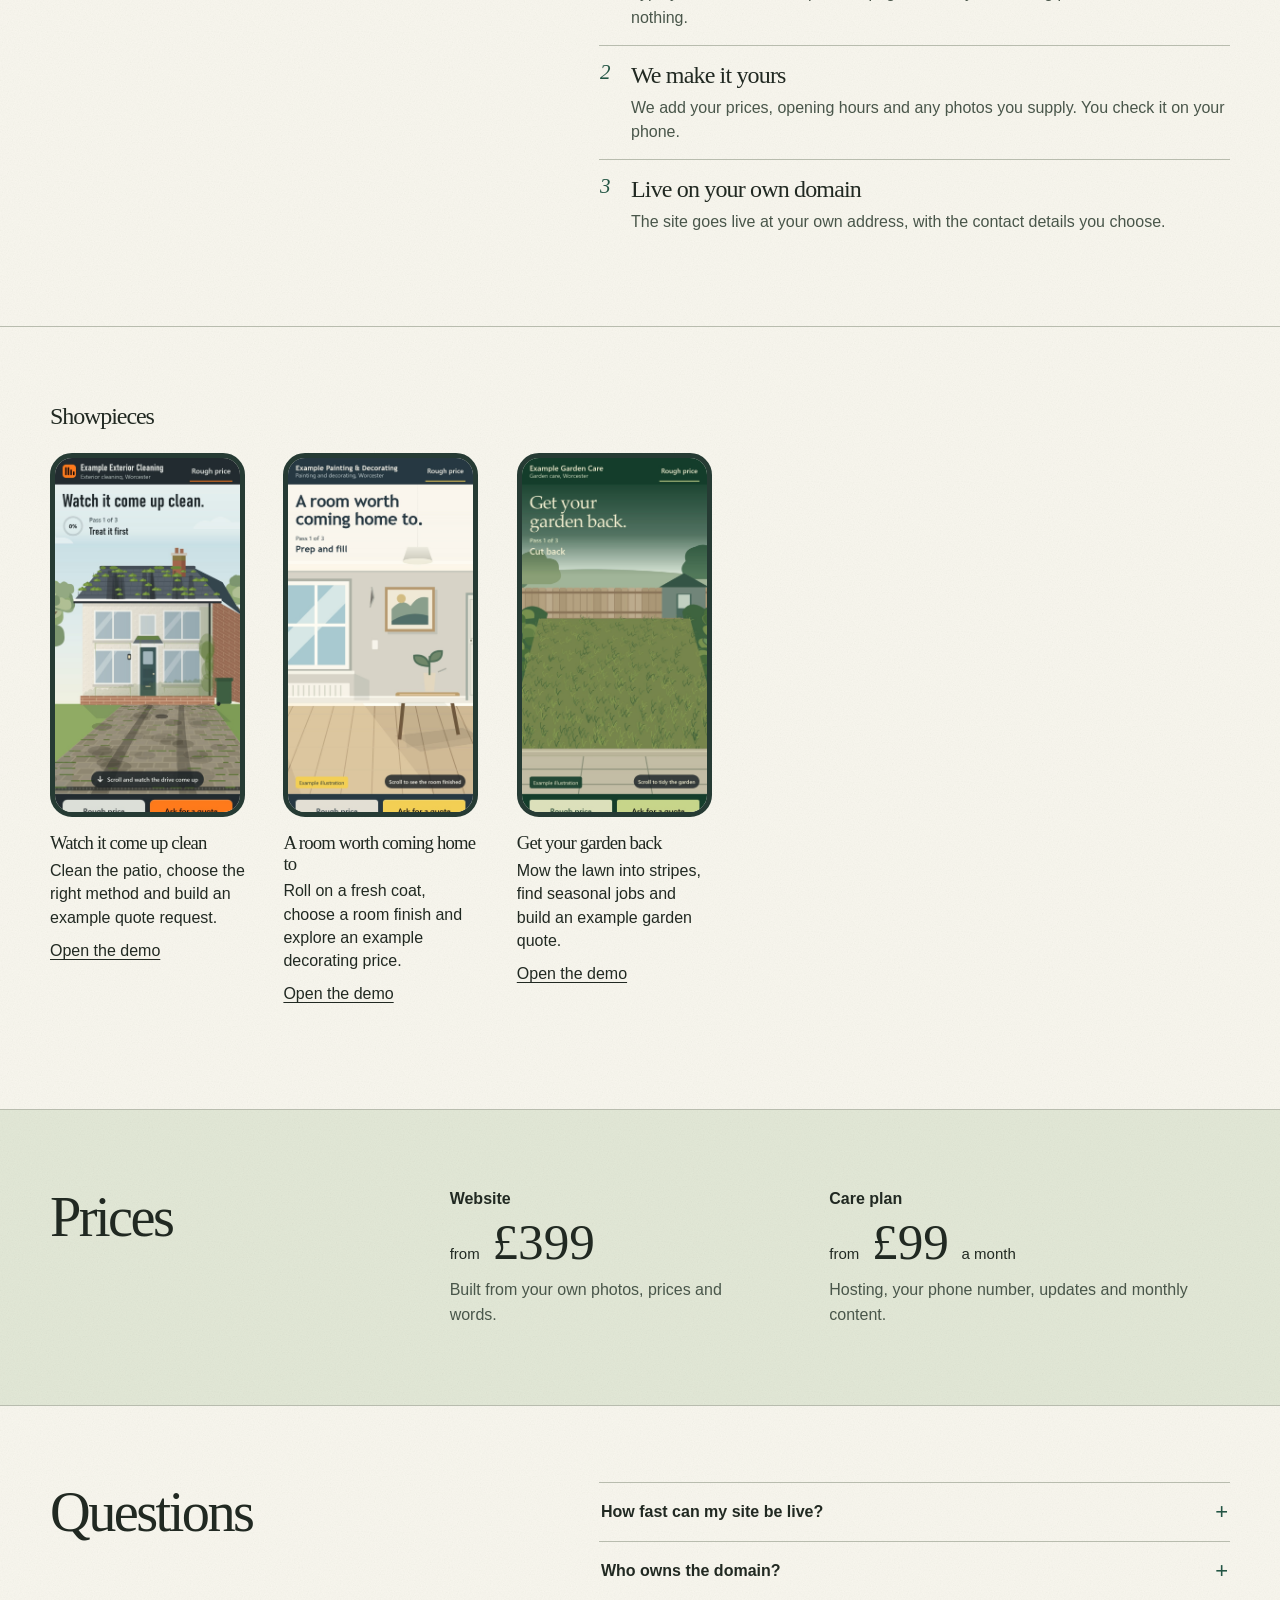
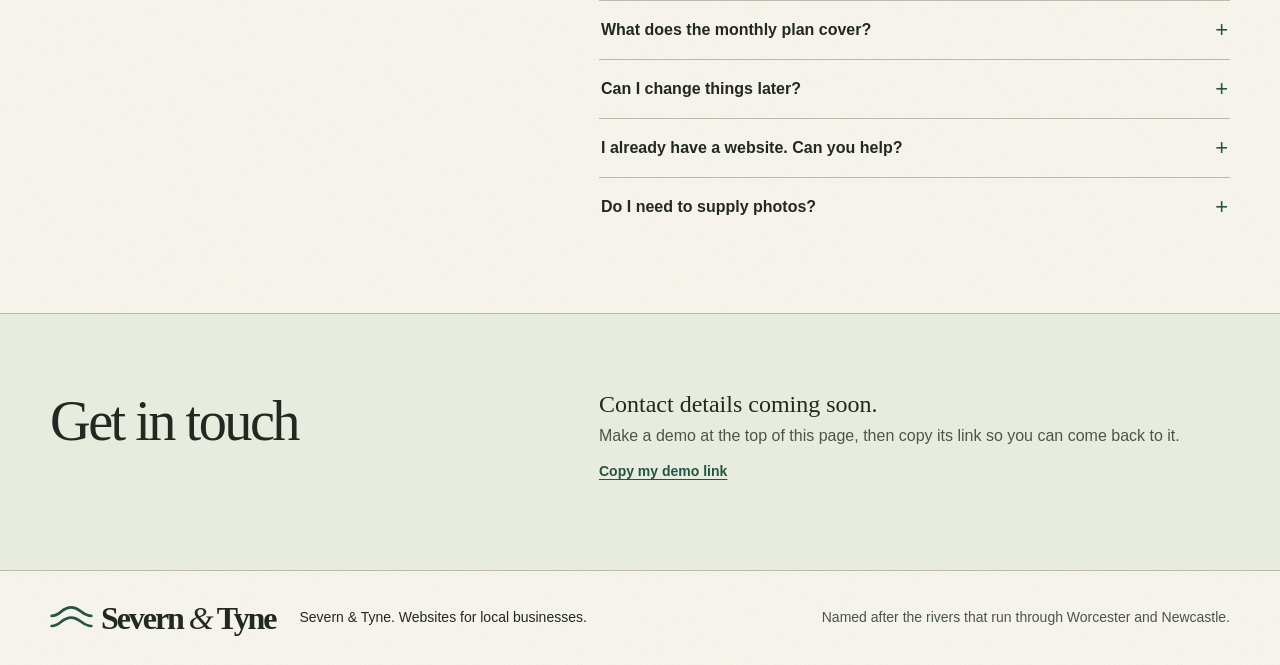
==== commit 41f4a1ff: "Job C: 43 kinds of business, new clinic trade, Showpieces section with three interactive demos (exte" ====
--- a/index.html
+++ b/index.html
@@ -63,6 +63,7 @@
               <label class="chip"><input type="radio" name="t" value="shop"><span>Shop</span></label>
               <label class="chip"><input type="radio" name="t" value="garage"><span>Garage</span></label>
               <label class="chip"><input type="radio" name="t" value="trades"><span>Trades</span></label>
+              <label class="chip"><input type="radio" name="t" value="clinic"><span>Clinic &amp; training</span></label>
             </div>
           </fieldset>
           <fieldset id="kinds" hidden>
@@ -206,6 +207,12 @@
       </div>
     </section>
 
+    <section class="section" id="showpieces" aria-labelledby="showpieces-title" hidden>
+      <div class="wrap"><h2 id="showpieces-title">Showpieces</h2>
+        <ul class="showpiece-list"></ul>
+      </div>
+    </section>
+
     <section class="section prices" id="prices" aria-labelledby="prices-title" data-prices>
       <div class="wrap"><div class="price-sheet prices-grid">
         <div class="section-intro">
--- a/assets/studio.css
+++ b/assets/studio.css
@@ -194,3 +194,10 @@
   .chip span { padding: 0 9px; }
 }
 @media(prefers-reduced-motion:reduce) { *, *::before, *::after { transition: none !important; animation: none !important; } }
+
+.showpiece-list{display:flex;gap:clamp(18px,3vw,42px);margin:1.5rem 0 0;padding:0 0 1rem;list-style:none;overflow-x:auto;scroll-snap-type:x proximity}
+.showpiece-list li{flex:0 1 195px;min-width:0;scroll-snap-align:start}
+.showpiece-list img{display:block;width:100%;height:auto;aspect-ratio:15/28;object-fit:cover;object-position:top;border:5px solid #263b34;border-radius:22px;background:#edeadf}
+.showpiece-list h3{margin:1rem 0 .35rem}.showpiece-list p{margin:0;line-height:1.45}
+.showpiece-list a{display:inline-flex;align-items:center;min-height:44px;text-underline-offset:.2em}
+@media(max-width:740px){.showpiece-list li{flex:0 0 min(62vw,228px)}}
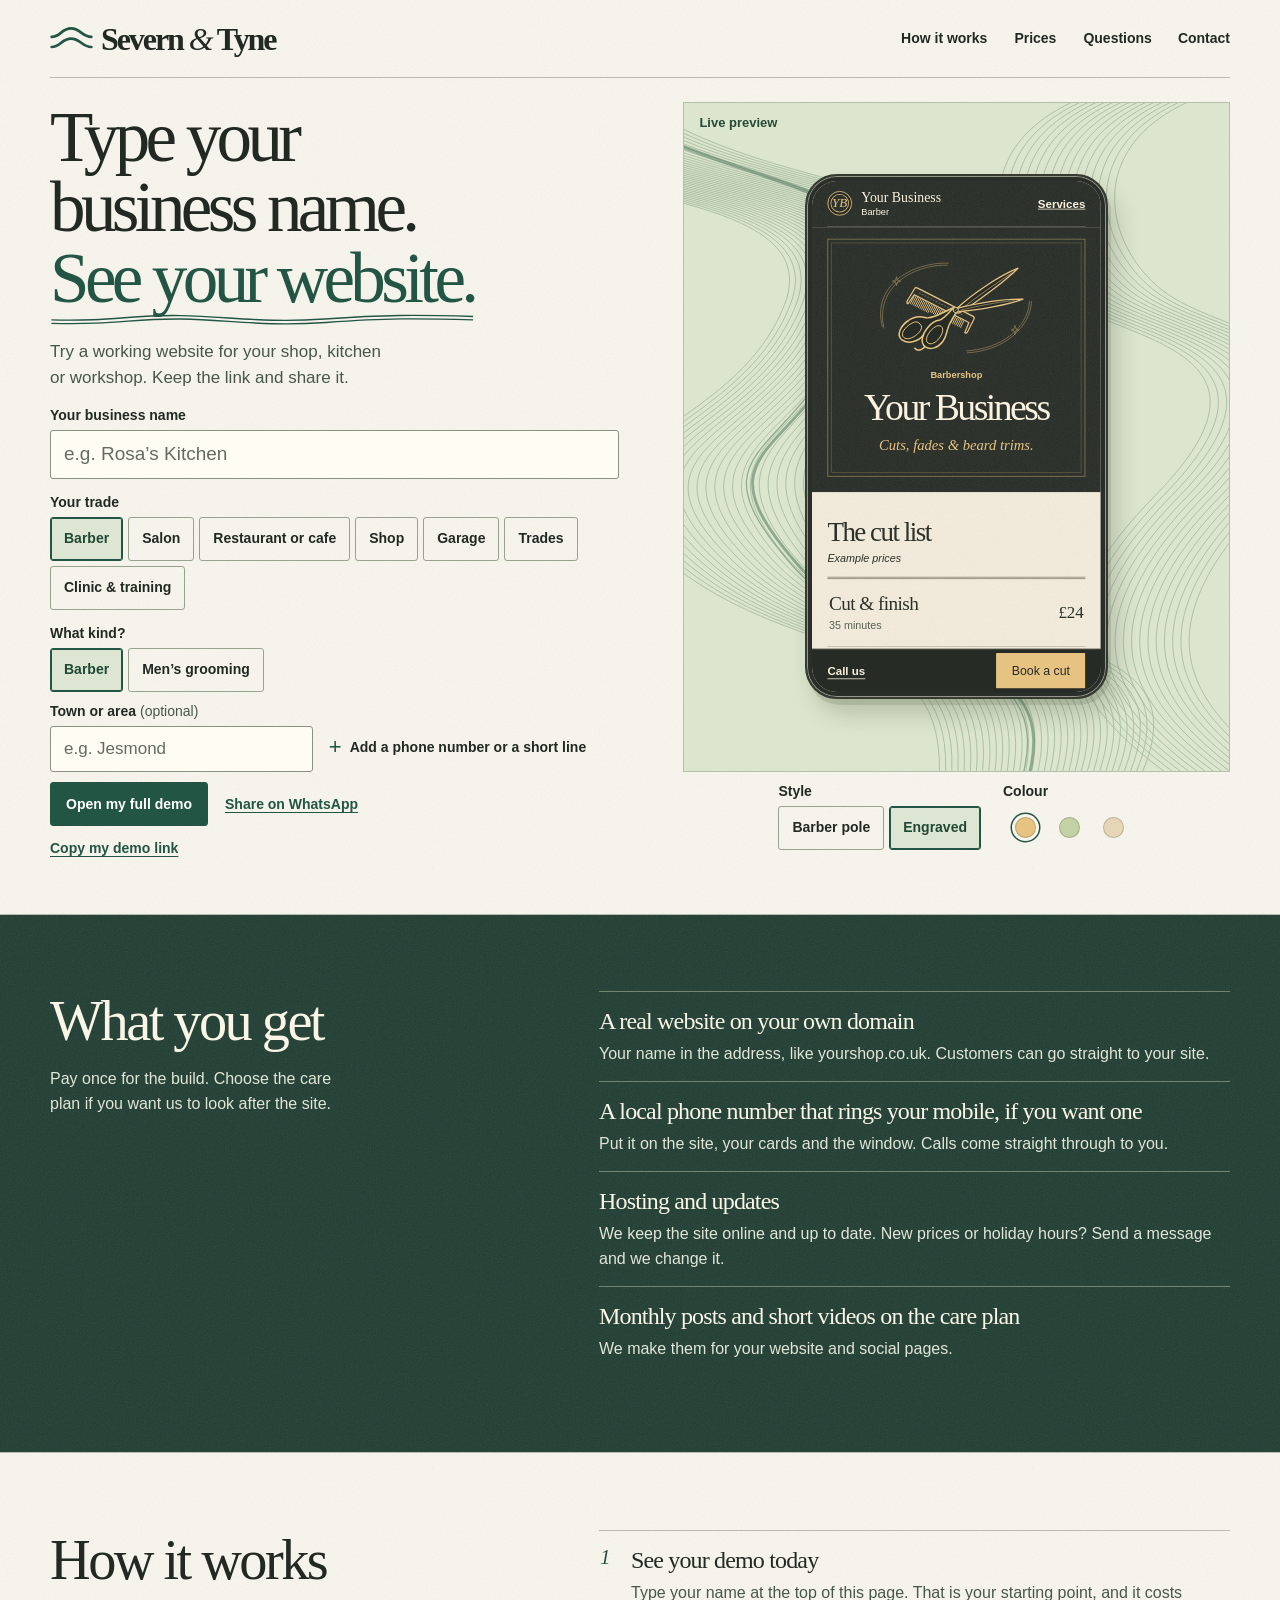
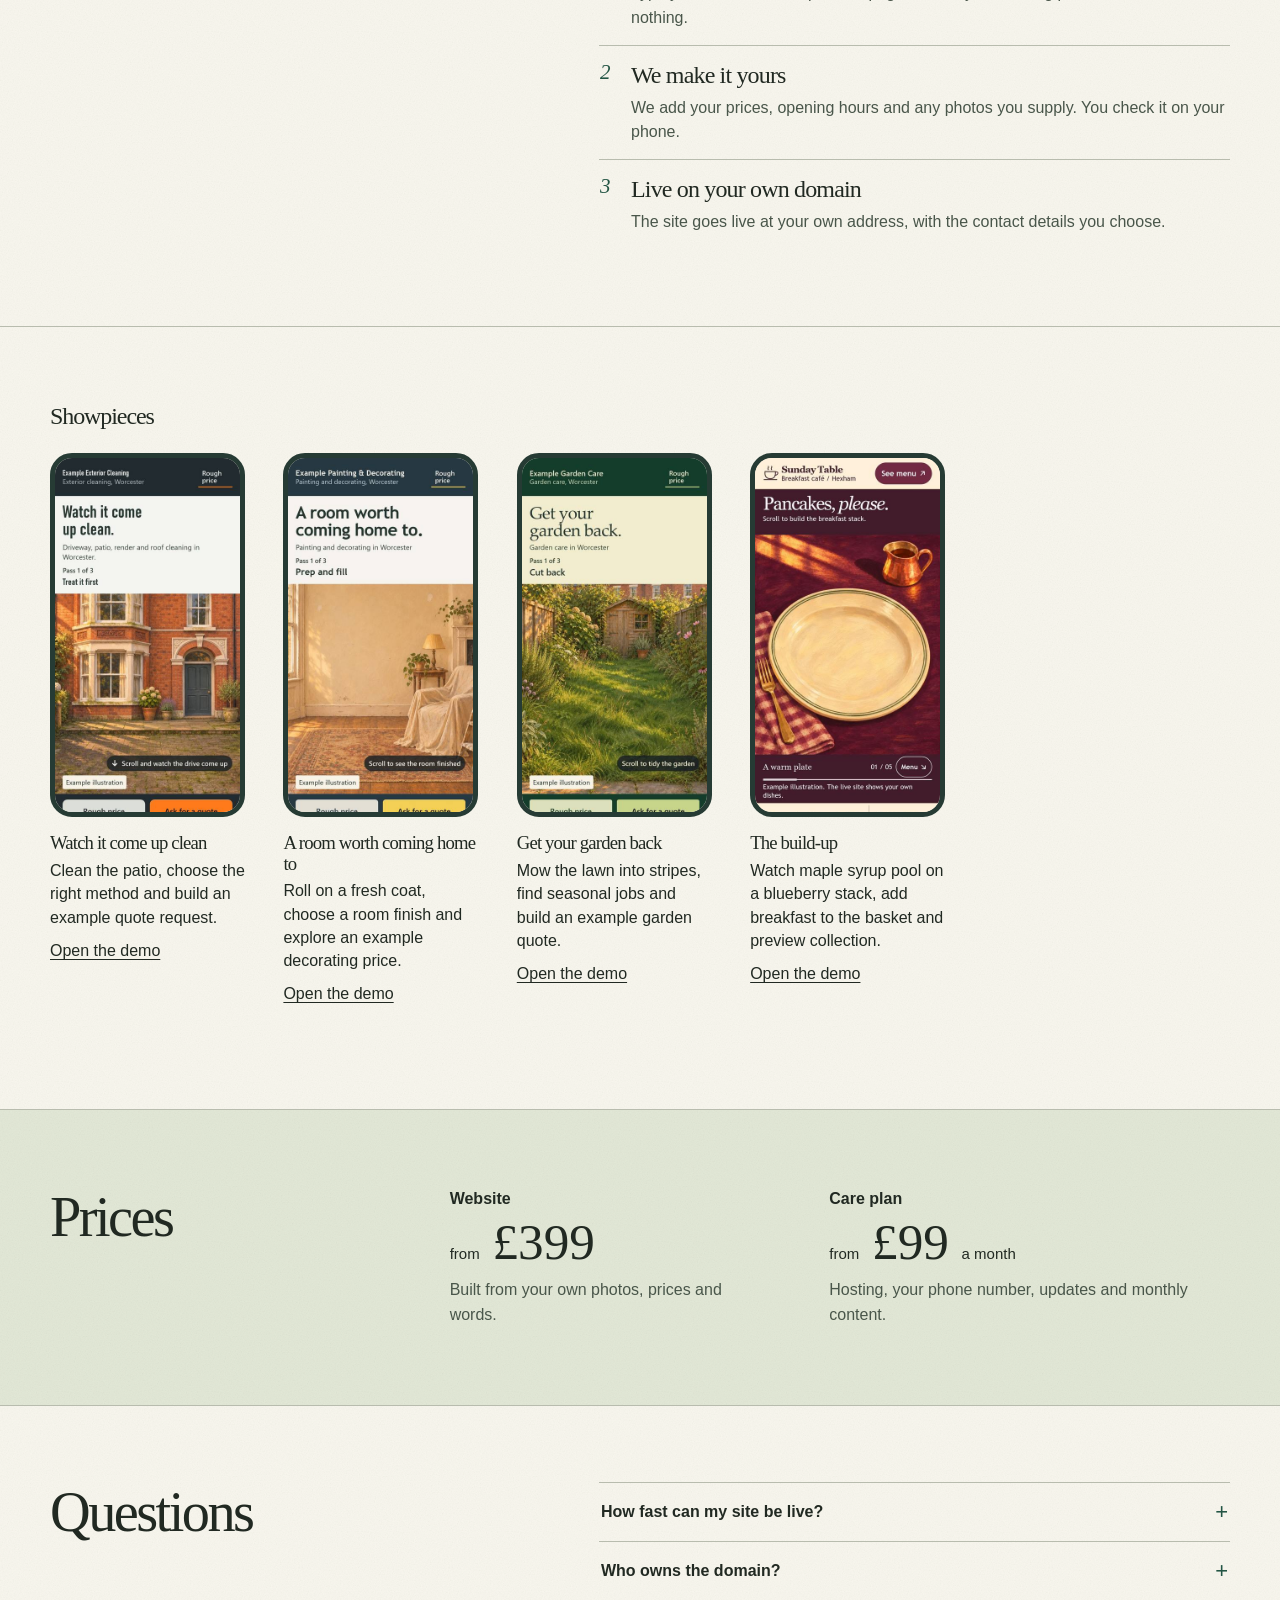
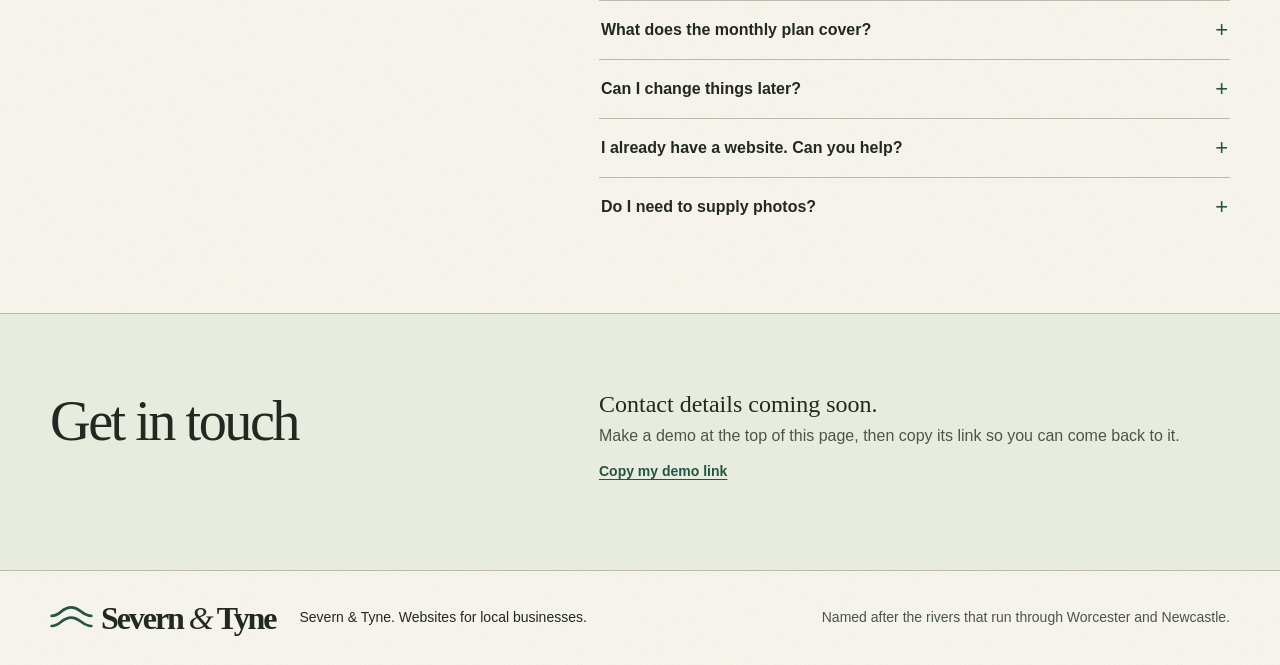
==== commit 193793e6: "Add the cafe showpiece to the studio gallery (independently reviewed, full check 5851 pass / 0 fail)" ====
--- a/index.html
+++ b/index.html
@@ -1,7 +1,6 @@
 <!doctype html>
 <html lang="en-GB">
 <head>
-<meta name="robots" content="noindex, nofollow">
   <meta charset="utf-8">
   <meta name="viewport" content="width=device-width, initial-scale=1, viewport-fit=cover">
   <title>Severn &amp; Tyne | Websites for local businesses</title>
